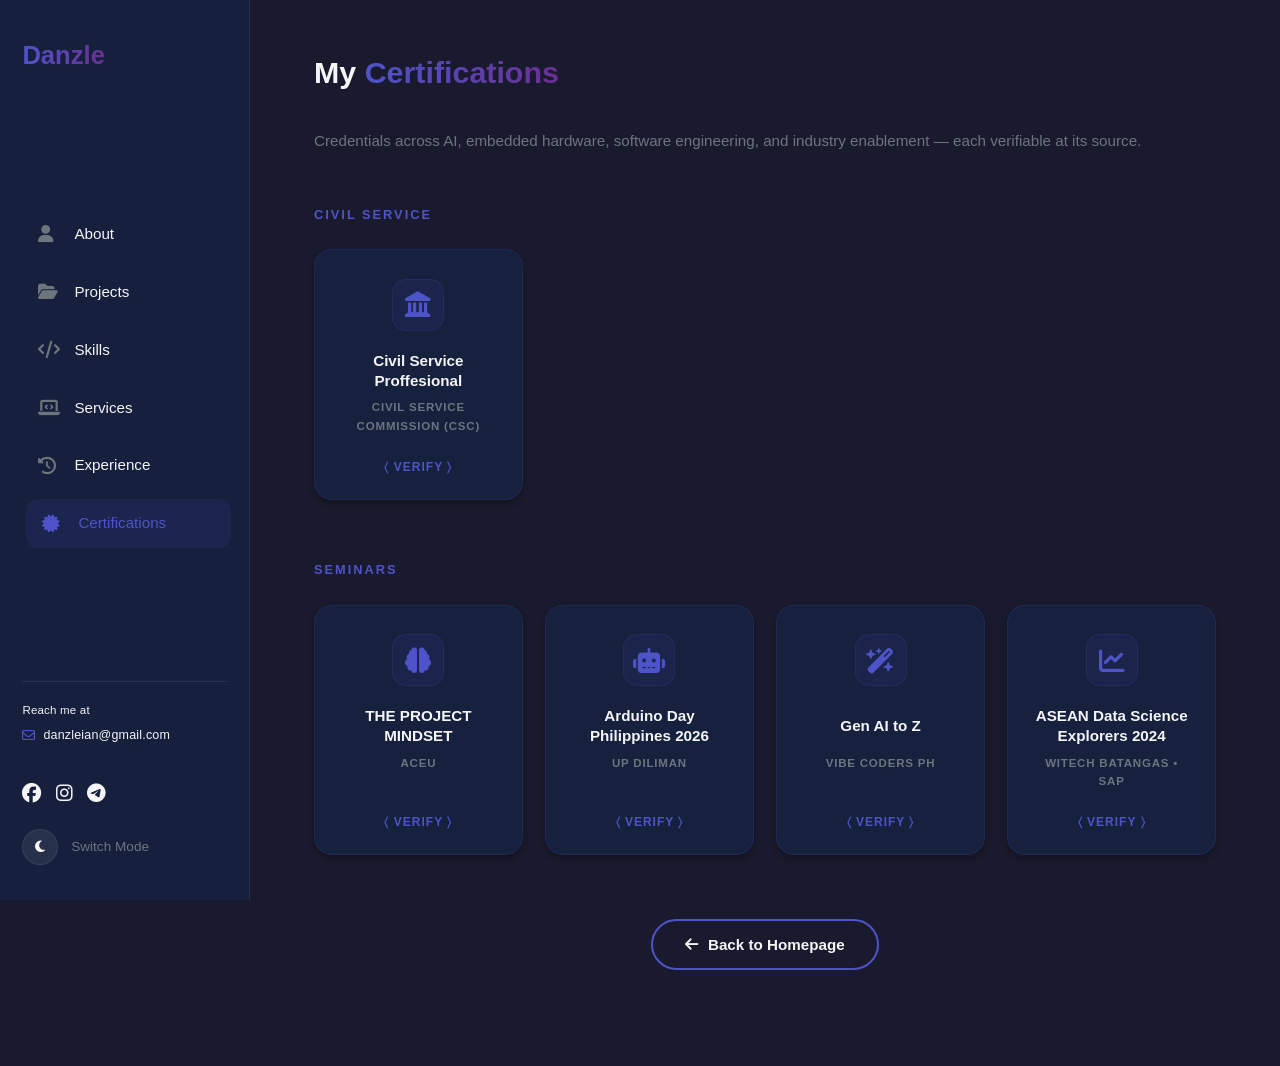
==== certification.html @ 913bbced "adjusted icons" ====
<!DOCTYPE html>
<html lang="en" data-theme="dark">
<head>
    <meta charset="UTF-8">
    <meta name="viewport" content="width=device-width, initial-scale=1.0">
    <title>Certifications | Danzle Ian B. Vale Cruz</title>
    <link rel="stylesheet" href="styles.css">
    <link rel="stylesheet" href="https://cdnjs.cloudflare.com/ajax/libs/font-awesome/6.4.0/css/all.min.css">
</head>

<body>
    <!-- Mobile Header Bar -->
    <div class="mobile-top-bar">
        <a href="index.html" class="logo">Danzle</a>
        <div class="mobile-actions">
            <button class="theme" id="themetoggle-mobile" aria-label="Toggle theme">
                <i class="fas fa-moon"></i>
            </button>
            <div class="hamburger" id="hamburger" aria-label="Toggle navigation">
                <i class="fas fa-bars"></i>
            </div>
        </div>
    </div>

    <div class="app-layout">
        <!-- Left Sidebar Panel -->
        <aside class="sidebar-panel" id="sidebar">
            <div class="sidebar-top">
                <a href="index.html" class="logo">Danzle</a>
            </div>

            <nav class="sidebar-nav">
                <a href="index.html#about" class="sidebar-link">
                    <i class="fas fa-user"></i>
                    <span>About</span>
                </a>
                <a href="projects.html" class="sidebar-link">
                    <i class="fas fa-folder-open"></i>
                    <span>Projects</span>
                </a>
                <a href="index.html#skills" class="sidebar-link">
                    <i class="fas fa-code"></i>
                    <span>Skills</span>
                </a>
                <a href="index.html#services" class="sidebar-link">
                    <i class="fas fa-laptop-code"></i>
                    <span>Services</span>
                </a>
                <a href="experience.html" class="sidebar-link">
                    <i class="fas fa-history"></i>
                    <span>Experience</span>
                </a>
                <a href="certification.html" class="sidebar-link active">
                    <i class="fas fa-certificate"></i>
                    <span>Certifications</span>
                </a>
            </nav>

            <div class="sidebar-bottom">
                <div class="sidebar-contact-block">
                    <p class="contact-subtext">Reach me at</p>
                    <button type="button" class="sidebar-email-btn" id="copy-email-btn" data-email="danzleian@gmail.com" title="Click to copy email">
                        <i class="far fa-envelope"></i>
                        <span class="email-text">danzleian@gmail.com</span>
                        <span class="copy-badge" id="copy-badge">Copied!</span>
                    </button>
                </div>

                <div class="sidebar-socials">
                    <a href="https://www.facebook.com/danzle.ian" target="_blank" rel="noopener noreferrer" aria-label="Facebook"><i class="fab fa-facebook"></i></a>
                    <a href="https://www.instagram.com/danzleian/" target="_blank" rel="noopener noreferrer" aria-label="Instagram"><i class="fab fa-instagram"></i></a>
                    <a href="https://t.me/SHIR0l" target="_blank" rel="noopener noreferrer" aria-label="Telegram"><i class="fab fa-telegram"></i></a>
                </div>
    
                <div class="sidebar-theme-toggle">
                    <button class="theme" id="themetoggle" aria-label="Toggle theme">
                        <i class="fas fa-moon"></i>
                    </button>
                    <span class="theme-label">Switch Mode</span>
                </div>
            </div>
        </aside>

        <!-- Main Content Area -->
        <main class="main-content">
            <section style="margin-bottom: 4rem;">
                <h2 class="section-title animate-slide-up">
                    My <span>Certifications</span>
                </h2>
                <p style="color: var(--gray); font-size: 0.95rem; margin-bottom: 3rem;" class="animate-slide-up delay-1">
                    Credentials across AI, embedded hardware, software engineering, and industry enablement — each verifiable at its source.
                </p>

                <!-- Civil Service -->
                <div class="cert-category-block animate-slide-up delay-3">
                    <div class="cert-category-label">Civil Service</div>
                    <div class="certs-badge-grid">
                        <a href="Certificate/CSE.jpg" target="_blank" rel="noopener noreferrer" class="cert-badge-card">
                            <div class="cert-badge-icon">
                                <i class="fas fa-landmark"></i>
                            </div>
                            <div class="cert-badge-title">Civil Service Proffesional</div>
                            <div class="cert-badge-issuer">Civil Service Commission (CSC)</div>
                            <div class="cert-badge-verify">&#9001; VERIFY &#9002;</div>
                        </a>
                    </div>
                </div>

                <!-- Seminars -->
                <div class="cert-category-block animate-slide-up delay-2">
                    <div class="cert-category-label">Seminars</div>
                    <div class="certs-badge-grid">      
                        <!-- Cert 1 -->
                        <a href="Certificate/ACEU.png" target="_blank" rel="noopener noreferrer" class="cert-badge-card">
                            <div class="cert-badge-icon">
                                <i class="fas fa-brain"></i>
                            </div>
                            <div class="cert-badge-title">THE PROJECT MINDSET</div>
                            <div class="cert-badge-issuer">ACEU</div>
                            <div class="cert-badge-verify">&#9001; VERIFY &#9002;</div>
                        </a>
                        <!-- Cert 2 -->
                        <a href="Certificate/ArduinoDay.png" target="_blank" rel="noopener noreferrer" class="cert-badge-card">
                            <div class="cert-badge-icon">
                                <i class="fas fa-robot"></i>
                            </div>
                            <div class="cert-badge-title">Arduino Day Philippines 2026</div>
                            <div class="cert-badge-issuer">UP Diliman</div>
                            <div class="cert-badge-verify">&#9001; VERIFY &#9002;</div>
                        </a>
                        <!-- Cert 3 -->
                        <a href="https://www.vibecoders.ph/cert/GAI2Z26-3023" target="_blank" rel="noopener noreferrer" class="cert-badge-card">
                            <div class="cert-badge-icon">
                                <i class="fas fa-wand-magic-sparkles"></i>
                            </div>
                            <div class="cert-badge-title">Gen AI to Z</div>
                            <div class="cert-badge-issuer">VIBE CODERS PH</div>
                            <div class="cert-badge-verify">&#9001; VERIFY &#9002;</div>
                        </a>
                        <!-- Cert 4 -->
                        <a href="Certificate/DICT.pdf" target="_blank" rel="noopener noreferrer" class="cert-badge-card">
                            <div class="cert-badge-icon">
                                <i class="fas fa-chart-line"></i>
                            </div>
                            <div class="cert-badge-title">ASEAN Data Science Explorers 2024</div>
                            <div class="cert-badge-issuer">WiTech Batangas • SAP</div>
                            <div class="cert-badge-verify">&#9001; VERIFY &#9002;</div>
                        </a>
                    </div>
                </div>

                <!-- Back to Homepage -->
                <div class="all-projects-container animate-slide-up delay-4" style="margin-top: 4rem; text-align: center;">
                    <a href="index.html" class="btn-all-projects">
                        <i class="fas fa-arrow-left"></i>
                        <span>Back to Homepage</span>
                    </a>
                </div>
            </section>
        </main>
    </div>

    <script src="script.js"></script>
</body>
</html>
---- styles.css ----
:root {
    --primary: #4e54c8;
    --secondary: #6a3093;
    --dark: #1a1a2e;
    --light: #f5f5f7;
    --gray: #6c757d;
    --transition: all 0.3s ease;
}

[data-theme="light"] {
    --bg: var(--light);
    --text: var(--dark);
    --card-bg: #ffffff;
    --shadow: 0 4px 6px rgba(0, 0, 0, 0.08);
    --sidebar-bg: rgba(255, 255, 255, 0.92);
    --sidebar-border: rgba(0, 0, 0, 0.08);
    --preview-bg: radial-gradient(circle at center, #e0e7ff 0%, #ede9fe 100%);
    --preview-badge-bg: rgba(255, 255, 255, 0.85);
    --preview-badge-text: #1e293b;
    --preview-badge-border: rgba(0, 0, 0, 0.1);
}

[data-theme="dark"] {
    --bg: var(--dark);
    --text: var(--light);
    --card-bg: #16213e;
    --shadow: 0 4px 6px rgba(0, 0, 0, 0.3);
    --sidebar-bg: rgba(22, 33, 62, 0.92);
    --sidebar-border: rgba(255, 255, 255, 0.08);
    --preview-bg: radial-gradient(circle at center, #1b3a6b 0%, #0d1b2e 100%);
    --preview-badge-bg: rgba(15, 23, 42, 0.85);
    --preview-badge-text: #e2e8f0;
    --preview-badge-border: rgba(255, 255, 255, 0.15);
}

* {
    margin: 0;
    padding: 0;
    box-sizing: border-box;
}

html, body {
    overflow-x: hidden;
    width: 100%;
}

html {
    scroll-behavior: smooth;
    scroll-padding-top: 2rem;
}

body {
    font-family: 'Poppins', sans-serif;
    background: var(--bg);
    color: var(--text);
    transition: var(--transition);
    line-height: 1.6;
    position: relative;
    z-index: 1;
}

/* ============================================
   App Layout
   ============================================ */
.app-layout {
    display: flex;
    min-height: 100vh;
    width: 100%;
}

/* ============================================
   Side Bar Panel
   ============================================ */
.sidebar-panel {
    position: fixed;
    top: 0;
    left: 0;
    width: 250px;
    height: 100vh;
    background: var(--sidebar-bg);
    border-right: 1px solid var(--sidebar-border);
    backdrop-filter: blur(16px);
    -webkit-backdrop-filter: blur(16px);
    padding: 2.2rem 1.4rem;
    display: flex;
    flex-direction: column;
    justify-content: space-between;
    z-index: 1000;
}

.logo {
    font-size: 1.6rem;
    font-weight: 800;
    text-decoration: none;
    background: linear-gradient(to right, var(--primary), var(--secondary));
    -webkit-background-clip: text;
    background-clip: text;
    color: transparent;
    -webkit-text-fill-color: transparent;
}

.sidebar-nav {
    display: flex;
    flex-direction: column;
    gap: 0.6rem;
    margin: 2.5rem 0;
}

.sidebar-link {
    display: flex;
    align-items: center;
    gap: 1rem;
    padding: 0.75rem 1rem;
    border-radius: 12px;
    text-decoration: none;
    color: var(--text);
    font-size: 0.95rem;
    font-weight: 500;
    transition: var(--transition);
}

.sidebar-link i {
    font-size: 1.1rem;
    width: 20px;
    color: var(--gray);
    transition: var(--transition);
}

.sidebar-link:hover,
.sidebar-link.active {
    background: rgba(78, 84, 200, 0.12);
    color: var(--primary);
    transform: translateX(4px);
}

.sidebar-link:hover i,
.sidebar-link.active i {
    color: var(--primary);
}

.sidebar-bottom {
    display: flex;
    flex-direction: column;
    gap: 1.2rem;
    border-top: 1px solid var(--sidebar-border);
    padding-top: 1.2rem;
}

/* Sidebar Email Contact Block */
.sidebar-contact-block {
    display: flex;
    flex-direction: column;
    gap: 0.35rem;
    margin-bottom: 0.8rem;
}

.contact-subtext {
    font-size: 0.72rem;
    color: var(--text);
    line-height: 1.4;
    margin: 0;
    letter-spacing: 0.2px;
}

/* Styled button with zero default browser link styling */
.sidebar-email-btn {
    position: relative;
    display: inline-flex;
    align-items: center;
    gap: 0.5rem;
    background: transparent;
    border: none;
    outline: none;
    padding: 0.3rem 0;
    cursor: pointer;
    font-family: inherit;
    text-align: left;
    text-decoration: none !important;
    transition: var(--transition);
    width: fit-content;
}

.sidebar-email-btn .email-text {
    font-size: 0.78rem;
    font-weight: 500;
    color: var(--text) !important;
    text-decoration: none !important;
    letter-spacing: 0.2px;
    transition: color 0.2s ease;
}

.sidebar-email-btn i {
    font-size: 0.82rem;
    color: var(--primary) !important;
    transition: transform 0.2s ease;
}

/* Subtle hover state */
.sidebar-email-btn:hover .email-text {
    color: var(--primary) !important;
}

.sidebar-email-btn:hover i {
    transform: scale(1.1);
}

/* Prevent blue/red active focus flashes */
.sidebar-email-btn:active,
.sidebar-email-btn:focus {
    outline: none !important;
    color: var(--text) !important;
}

/* Floating "Copied!" confirmation badge */
.copy-badge {
    position: absolute;
    left: calc(100% + 8px);
    top: 50%;
    transform: translateY(-50%) scale(0.85);
    background: var(--primary);
    color: #ffffff;
    font-size: 0.65rem;
    font-weight: 600;
    padding: 0.2rem 0.5rem;
    border-radius: 6px;
    opacity: 0;
    pointer-events: none;
    transition: all 0.2s ease;
    white-space: nowrap;
    box-shadow: 0 4px 10px rgba(78, 84, 200, 0.35);
}

.copy-badge.visible {
    opacity: 1;
    transform: translateY(-50%) scale(1);
}

.sidebar-socials {
    display: flex;
    gap: 0.9rem;
}

.sidebar-socials a {
    color: var(--text);
    font-size: 1.2rem;
    transition: var(--transition);
    text-decoration: none;
}

.sidebar-socials a:hover {
    color: var(--primary);
    transform: translateY(-2px);
}

.sidebar-theme-toggle {
    display: flex;
    align-items: center;
    gap: 0.8rem;
}

.theme-label {
    font-size: 0.85rem;
    color: var(--gray);
    font-weight: 500;
}

.theme {
    background: rgba(255, 255, 255, 0.08) !important;
    border: 1px solid var(--sidebar-border) !important;
    cursor: pointer;
    width: 36px;
    height: 36px;
    border-radius: 50%;
    display: inline-flex;
    align-items: center;
    justify-content: center;
    color: var(--text);
    transition: var(--transition);
}

.theme:hover {
    color: var(--primary);
    transform: rotate(15deg);
}

/* ============================================
   Main Content Area
   ============================================ */
.main-content {
    margin-left: 250px;
    flex: 1;
    max-width: calc(100% - 250px);
    padding: 3rem 4rem 2rem;
}

.mobile-top-bar {
    display: none;
}

/* ============================================
   Compact Hero / About Format
   ============================================ */
.hero-card {
    background: var(--card-bg);
    border-radius: 24px;
    box-shadow: var(--shadow);
    padding: 2.5rem;
    display: flex;
    align-items: center;
    gap: 2.5rem;
    border: 1px solid rgba(78, 84, 200, 0.12);
    margin-bottom: 4rem;
}

.hero-image-wrapper {
    width: 170px;
    height: 210px;
    border-radius: 20px;
    overflow: hidden;
    flex-shrink: 0;
    box-shadow: var(--shadow);
    border: 3px solid var(--primary);
}

.hero-image-wrapper img {
    width: 100%;
    height: 100%;
    object-fit: cover;
    display: block;
}

.hero-text h1 {
    font-size: 2.1rem;
    margin-bottom: 0.8rem;
}

.hero-text h1 span {
    background: linear-gradient(to right, var(--primary), var(--secondary));
    -webkit-background-clip: text;
    background-clip: text;
    color: transparent;
    -webkit-text-fill-color: transparent;
}

.hero-text .description {
    color: var(--text);
    font-size: 0.95rem;
    line-height: 1.7;
    margin-bottom: 1.2rem;
}

.hero-actions {
    display: flex;
    gap: 0.8rem;
}

.hire-me {
    background: linear-gradient(to right, var(--primary), var(--secondary));
    color: white;
    text-decoration: none;
    padding: 0.65rem 1.6rem;
    border-radius: 30px;
    font-size: 0.9rem;
    font-weight: 600;
    transition: var(--transition);
    box-shadow: 0 4px 12px rgba(78, 84, 200, 0.3);
    display: inline-block;
    border: none;
}

.hire-me:hover {
    transform: translateY(-2px);
    box-shadow: 0 6px 16px rgba(78, 84, 200, 0.45);
}

/* ============================================
   Section Headers & Grids
   ============================================ */
.section-title {
    font-size: 1.9rem;
    margin-bottom: 2rem;
}

.section-title span {
    background: linear-gradient(to right, var(--primary), var(--secondary));
    -webkit-background-clip: text;
    background-clip: text;
    color: transparent;
    -webkit-text-fill-color: transparent;
}

.projects-section {
    margin-bottom: 4rem;
}

.projects-grid {
    display: grid;
    grid-template-columns: repeat(3, 1fr);
    gap: 1.8rem;
    margin-bottom: 2.5rem;
}

.project-card {
    background: var(--card-bg);
    border-radius: 20px;
    overflow: hidden;
    box-shadow: var(--shadow);
    border: 1px solid rgba(78, 84, 200, 0.15);
    display: flex;
    flex-direction: column;
    transition: var(--transition);
}

.project-card:hover {
    transform: translateY(-6px);
    box-shadow: 0 14px 28px rgba(78, 84, 200, 0.22);
    border-color: var(--primary);
}

.project-preview {
    position: relative;
    width: 100%;
    height: 180px;
    background: var(--preview-bg);
    display: flex;
    align-items: center;
    justify-content: center;
    padding: 1rem;
}

.project-preview img {
    max-width: 90%;
    max-height: 140px;
    object-fit: contain;
    border-radius: 8px;
}

.project-image-badge {
    position: absolute;
    top: 10px;
    right: 10px;
    background: var(--preview-badge-bg);
    backdrop-filter: blur(8px);
    -webkit-backdrop-filter: blur(8px);
    border: 1px solid var(--preview-badge-border);
    color: var(--preview-badge-text);
    font-size: 0.72rem;
    font-weight: 600;
    padding: 0.3rem 0.65rem;
    border-radius: 20px;
}

.project-details {
    padding: 1.5rem;
    display: flex;
    flex-direction: column;
    flex: 1;
    justify-content: space-between;
    gap: 1rem;
}

.project-header h3 {
    font-size: 1.3rem;
    margin-bottom: 0.5rem;
}

.project-tags {
    display: flex;
    flex-wrap: wrap;
    gap: 0.4rem;
}

.project-tags span {
    font-size: 0.72rem;
    font-weight: 600;
    padding: 0.2rem 0.6rem;
    border-radius: 10px;
    background: rgba(78, 84, 200, 0.12);
    color: var(--primary);
}

.project-desc {
    color: var(--gray);
    font-size: 0.9rem;
}

.btn-project {
    display: inline-flex;
    align-items: center;
    gap: 0.5rem;
    padding: 0.55rem 1.3rem;
    border-radius: 25px;
    font-size: 0.85rem;
    font-weight: 600;
    text-decoration: none;
    cursor: pointer;
    background: linear-gradient(to right, var(--primary), var(--secondary));
    color: #fff;
    box-shadow: 0 4px 12px rgba(78, 84, 200, 0.3);
    transition: var(--transition);
}

.btn-project:hover {
    transform: translateY(-2px);
}

.all-projects-container {
    text-align: center;
}

.btn-all-projects {
    display: inline-flex;
    align-items: center;
    gap: 0.6rem;
    padding: 0.7rem 2rem;
    border-radius: 40px;
    color: var(--text);
    border: 2px solid var(--primary);
    text-decoration: none;
    font-weight: 600;
    font-size: 0.95rem;
    transition: var(--transition);
}

.btn-all-projects:hover {
    background: linear-gradient(to right, var(--primary), var(--secondary));
    color: #fff;
}

/* ============================================
   Skills & Services
   ============================================ */
.skills-card {
    background: var(--card-bg);
    border-radius: 24px;
    box-shadow: var(--shadow);
    padding: 2.5rem;
    margin-bottom: 4rem;
}

.skills-details {
    display: flex;
    gap: 2.5rem;
    align-items: center;
}

.skills-bio {
    flex: 1;
}

.skills-bio p {
    margin: 1rem 0 1.5rem;
    color: var(--text);
}

.experience {
    display: flex;
    align-items: center;
    gap: 1rem;
}

.experience .num {
    font-size: 3.5rem;
    font-weight: 800;
    line-height: 1;
    color: var(--primary);
}

.experience .exp {
    font-size: 1rem;
    font-weight: 500;
    color: var(--text);
}

.boxes {
    flex: 1;
    display: grid;
    grid-template-columns: repeat(2, 1fr);
    gap: 1.2rem;
}

.boxes .box {
    background: var(--bg);
    padding: 1.3rem;
    border-radius: 12px;
    box-shadow: var(--shadow);
    border: 1px solid rgba(78, 84, 200, 0.1);
    font-weight: 600;
    text-align: center;
    transition: var(--transition);
}

.boxes .box:hover {
    transform: translateY(-4px);
}

.services-section {
    margin-bottom: 4rem;
}

.services-grid {
    display: grid;
    grid-template-columns: repeat(3, 1fr);
    gap: 1.5rem;
}

.services-grid .box {
    background: var(--card-bg);
    padding: 2.2rem 2rem;
    border-radius: 20px;
    box-shadow: var(--shadow);
    text-align: left; /* Aligns content to the left */
    transition: var(--transition);
    display: flex;
    flex-direction: column;
    align-items: flex-start; /* Keeps the icon aligned left */
}

.services-grid .icon {
    font-size: 2rem;
    color: var(--primary);
    margin-bottom: 1.2rem;
    text-align: center;
    width: 100%;
    transition: var(--transition);
}

.services-grid .box .topic {
    font-size: 1.15rem;
    font-weight: 700;
    margin-bottom: 0.6rem;
    color: var(--text);
    text-align: center;
    width: 100%;
}

.services-grid .box p {
    font-size: 0.92rem;
    line-height: 1.7;
    color: var(--gray);
    text-align: left;
    margin: 0;
}

.services-grid .box:hover {
    transform: translateY(-4px);
    background: var(--primary);
}

.services-grid .box:hover .topic,
.services-grid .box:hover p {
    color: #ffffff;
}

.services-grid .box:hover .icon {
    color: #ffffff;
}
/* ============================================
   Experience & Education Timeline (Centered Minimalist)
   ============================================ */

/* Center container in the viewport */
.experience-page-container {
    max-width: 740px;
    margin: 0 auto;
    padding-top: 1rem;
}

.experience-intro {
    font-size: 0.95rem;
    line-height: 1.7;
    color: var(--gray);
    margin-bottom: 2.5rem;
}

.tab-nav {
    display: flex;
    gap: 0.8rem;
    margin-bottom: 3.5rem;
}

.tab-btn {
    background: var(--card-bg);
    border: 1px solid rgba(78, 84, 200, 0.2);
    color: var(--text);
    padding: 0.5rem 1.4rem;
    border-radius: 30px;
    font-size: 0.88rem;
    font-weight: 600;
    cursor: pointer;
    display: inline-flex;
    align-items: center;
    gap: 0.6rem;
    transition: var(--transition);
}

.tab-btn:hover,
.tab-btn.active {
    background: linear-gradient(to right, var(--primary), var(--secondary));
    color: #ffffff;
    border-color: transparent;
    box-shadow: 0 4px 14px rgba(78, 84, 200, 0.35);
}

/* Timeline Layout */
.timeline-container {
    position: relative;
    width: 100%;
}

/* Vertical Spine connecting the badges */
.timeline-container::before {
    content: '';
    position: absolute;
    top: 25px;
    bottom: 25px;
    left: 23px; /* Centers with the 46px badge */
    width: 1px;
    background: rgba(255, 255, 255, 0.12);
    z-index: 1;
}

[data-theme="light"] .timeline-container::before {
    background: rgba(0, 0, 0, 0.12);
}

.timeline-item {
    position: relative;
    display: flex;
    align-items: flex-start;
    gap: 2.2rem;
    margin-bottom: 3.5rem;
}

/* Rounded square badge matching the reference photo */
.timeline-badge {
    position: relative;
    z-index: 2;
    width: 46px;
    height: 46px;
    flex-shrink: 0;
    border-radius: 12px;
    background: var(--bg);
    border: 1px solid rgba(255, 255, 255, 0.15);
    color: var(--text);
    display: flex;
    align-items: center;
    justify-content: center;
    font-size: 0.85rem;
    font-weight: 700;
    letter-spacing: 0.5px;
    transition: var(--transition);
}

[data-theme="light"] .timeline-badge {
    border-color: rgba(0, 0, 0, 0.15);
}

.timeline-item:hover .timeline-badge {
    border-color: var(--primary);
    color: var(--primary);
    transform: translateY(-2px);
}

/* Clean, borderless content wrapper matching reference */
.timeline-card {
    flex: 1;
    background: transparent;
    padding: 0;
    box-shadow: none;
    border: none;
}

.timeline-header h3 {
    font-size: 1.15rem;
    font-weight: 700;
    color: var(--text);
    margin-bottom: 0.25rem;
}

.timeline-meta {
    font-size: 0.82rem;
    color: var(--gray);
    margin-bottom: 0.8rem;
    display: flex;
    flex-wrap: wrap;
    align-items: center;
    gap: 0.5rem;
}

.timeline-meta .badge-status {
    color: var(--primary);
    font-weight: 600;
}

.timeline-role {
    font-size: 0.95rem;
    font-weight: 600;
    color: var(--text);
    margin-bottom: 0.25rem;
}

.timeline-dates {
    font-size: 0.75rem;
    letter-spacing: 0.8px;
    text-transform: uppercase;
    color: var(--gray);
    margin-bottom: 0.9rem;
    font-weight: 600;
}

.timeline-body {
    font-size: 0.88rem;
    line-height: 1.65;
    color: var(--text);
    opacity: 0.88;
    margin-bottom: 1.2rem;
}

.timeline-body ul {
    padding-left: 1.1rem;
}

.timeline-body li {
    margin-bottom: 0.4rem;
}

/* Pill tags like reference */
.timeline-skills {
    display: flex;
    flex-wrap: wrap;
    gap: 0.45rem;
}

.timeline-skills .skill-pill {
    font-size: 0.72rem;
    font-weight: 500;
    padding: 0.25rem 0.75rem;
    border-radius: 20px;
    background: transparent;
    color: var(--gray);
    border: 1px solid rgba(255, 255, 255, 0.14);
    transition: var(--transition);
}

[data-theme="light"] .timeline-skills .skill-pill {
    border-color: rgba(0, 0, 0, 0.15);
}

.timeline-skills .skill-pill:hover {
    border-color: var(--primary);
    color: var(--primary);
}

@media (max-width: 768px) {
    .timeline-container {
        padding-left: 0;
    }
    .timeline-container::before {
        left: 24px;
    }
    .timeline-badge {
        width: 44px;
        height: 44px;
        font-size: 0.85rem;
    }
    .timeline-item {
        gap: 1.2rem;
    }
    .timeline-card {
        padding: 1.5rem 1.2rem;
    }
    .experience-page-container {
        padding: 0;
    }
    .timeline-container::before {
        left: 19px;
    }
    .timeline-badge {
        width: 38px;
        height: 38px;
        font-size: 0.75rem;
        border-radius: 8px;
    }
    .timeline-item {
        gap: 1.2rem;
    }
}

/* ============================================
   Certifications Page & Filter Styling
   ============================================ */
.filter-nav {
    display: flex;
    align-items: center;
    flex-wrap: wrap;
    gap: 0.75rem;
    margin-bottom: 2.5rem;
}

.filter-btn {
    background: var(--card-bg);
    border: 1px solid rgba(78, 84, 200, 0.2);
    color: var(--text);
    padding: 0.5rem 1.4rem;
    border-radius: 30px;
    font-size: 0.85rem;
    font-weight: 600;
    cursor: pointer;
    transition: var(--transition);
}

.filter-btn:hover,
.filter-btn.active {
    background: linear-gradient(to right, var(--primary), var(--secondary));
    color: #ffffff;
    border-color: transparent;
    box-shadow: 0 4px 12px rgba(78, 84, 200, 0.35);
}

.cert-icon {
    font-size: 3.5rem;
    color: var(--primary);
    transition: transform 0.35s ease;
}

.project-card:hover .cert-icon {
    transform: scale(1.1);
}

/* ============================================
   Minimalist Certificate Badge Cards
   ============================================ */
.cert-category-block {
    margin-bottom: 3.5rem;
}

.cert-category-label {
    font-size: 0.8rem;
    font-weight: 700;
    letter-spacing: 2px;
    text-transform: uppercase;
    color: var(--primary);
    margin-bottom: 1.5rem;
    display: inline-block;
}

.certs-badge-grid {
    display: grid;
    grid-template-columns: repeat(4, 1fr);
    gap: 1.4rem;
}

.cert-badge-card {
    background: var(--card-bg);
    border: 1px solid rgba(78, 84, 200, 0.16);
    border-radius: 18px;
    padding: 1.8rem 1.4rem 1.4rem;
    display: flex;
    flex-direction: column;
    align-items: center;
    text-align: center;
    box-shadow: var(--shadow);
    transition: var(--transition);
    position: relative;
    text-decoration: none;
    color: var(--text);
}

.cert-badge-card:hover {
    transform: translateY(-5px);
    border-color: var(--primary);
    box-shadow: 0 10px 24px rgba(78, 84, 200, 0.22);
}

.cert-badge-icon {
    width: 52px;
    height: 52px;
    border-radius: 14px;
    background: rgba(78, 84, 200, 0.1);
    display: flex;
    align-items: center;
    justify-content: center;
    font-size: 1.6rem;
    color: var(--primary);
    margin-bottom: 1.2rem;
    border: 1px solid rgba(78, 84, 200, 0.15);
    transition: var(--transition);
}

.cert-badge-card:hover .cert-badge-icon {
    background: var(--primary);
    color: #ffffff;
    transform: scale(1.05);
}

.cert-badge-title {
    font-size: 0.95rem;
    font-weight: 700;
    line-height: 1.35;
    margin-bottom: 0.4rem;
    color: var(--text);
    min-height: 2.6rem; /* Keeps cards uniform in height */
    display: flex;
    align-items: center;
    justify-content: center;
}

.cert-badge-issuer {
    font-size: 0.72rem;
    font-weight: 600;
    text-transform: uppercase;
    letter-spacing: 0.8px;
    color: var(--gray);
    margin-bottom: 1.4rem;
}

.cert-badge-verify {
    margin-top: auto;
    font-size: 0.75rem;
    font-weight: 600;
    color: var(--primary);
    letter-spacing: 1px;
    display: inline-flex;
    align-items: center;
    gap: 0.35rem;
    transition: var(--transition);
}

.cert-badge-card:hover .cert-badge-verify {
    letter-spacing: 1.5px;
}

@media (max-width: 1024px) {
    .certs-badge-grid {
        grid-template-columns: repeat(2, 1fr);
    }
}

@media (max-width: 600px) {
    .certs-badge-grid {
        grid-template-columns: 1fr;
    }
}


/* ============================================
   Animations
   ============================================ */
@keyframes fadeIn {
    from { opacity: 0; }
    to { opacity: 1; }
}

@keyframes slideInLeft {
    from { 
        opacity: 0;
        transform: translateX(-40px);
    }
    to { 
        opacity: 1;
        transform: translateX(0);
    }
}

@keyframes slideInRight {
    from { 
        opacity: 0;
        transform: translateX(40px);
    }
    to { 
        opacity: 1;
        transform: translateX(0);
    }
}

@keyframes slideInUp {
    from { 
        opacity: 0;
        transform: translateY(30px);
    }
    to { 
        opacity: 1;
        transform: translateY(0);
    }
}

.animate-fade {
    opacity: 0;
    animation: fadeIn 0.8s ease-out forwards;
}

.animate-slide-left {
    opacity: 0;
    animation: slideInLeft 0.8s ease-out forwards;
}

.animate-slide-right {
    opacity: 0;
    animation: slideInRight 0.8s ease-out forwards;
}

.animate-slide-up {
    opacity: 0;
    animation: slideInUp 0.8s ease-out forwards;
}

.delay-1 { animation-delay: 0.15s; }
.delay-2 { animation-delay: 0.3s; }
.delay-3 { animation-delay: 0.45s; }
.delay-4 { animation-delay: 0.6s; }

.skills-details .box {
    opacity: 0;
    transform: translateY(30px);
    transition: opacity 0.8s cubic-bezier(0.2, 0.8, 0.2, 1), transform 0.8s cubic-bezier(0.2, 0.8, 0.2, 1);
}

.skills-details .box.show {
    opacity: 1;
    transform: translateY(0);
}

/* ============================================
   Responsive Media Queries
   ============================================ */
@media (max-width: 1024px) {
    .projects-grid, .services-grid {
        grid-template-columns: repeat(2, 1fr);
    }
}

@media (max-width: 768px) {
    .sidebar-panel {
        transform: translateX(-100%);
        transition: transform 0.3s ease;
    }

    .sidebar-panel.active {
        transform: translateX(0);
    }

    .mobile-top-bar {
        display: flex;
        justify-content: space-between;
        align-items: center;
        padding: 1rem 1.5rem;
        background: var(--sidebar-bg);
        border-bottom: 1px solid var(--sidebar-border);
        position: fixed;
        top: 0;
        left: 0;
        width: 100%;
        z-index: 999;
    }

    .mobile-actions {
        display: flex;
        align-items: center;
        gap: 1rem;
    }

    .hamburger {
        font-size: 1.3rem;
        cursor: pointer;
        color: var(--text);
    }

    .main-content {
        margin-left: 0;
        max-width: 100%;
        padding: 5.5rem 1.5rem 2rem;
    }

    .hero-card, .skills-details {
        flex-direction: column;
        text-align: center;
    }

    .hero-card .description {
        text-align: left;
    }

    .hero-actions {
        justify-content: center;
    }

    .hero-image-wrapper {
        margin: 0 auto;
    }

    .skills-bio p {
        text-align: left;
    }

    .skills-bio .experience {
        justify-content: center;
    }

    .projects-grid, .services-grid {
        grid-template-columns: 1fr;
    }
}
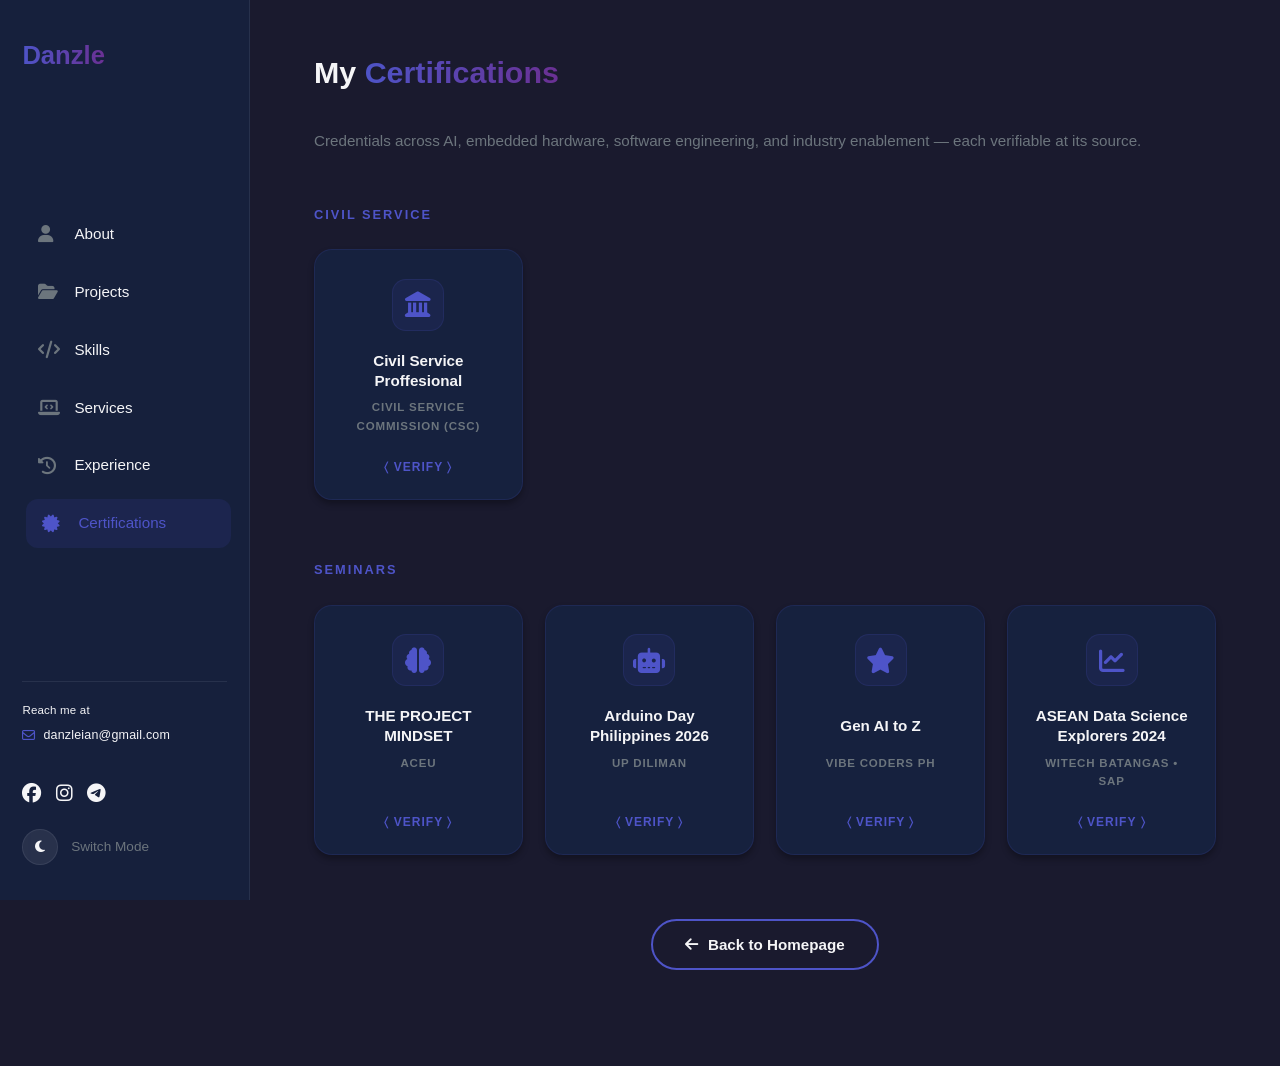
==== commit 64b779a8: "fixed icons" ====
--- a/certification.html
+++ b/certification.html
@@ -131,7 +131,7 @@
                         <!-- Cert 3 -->
                         <a href="https://www.vibecoders.ph/cert/GAI2Z26-3023" target="_blank" rel="noopener noreferrer" class="cert-badge-card">
                             <div class="cert-badge-icon">
-                                <i class="fas fa-wand-magic-sparkles"></i>
+                                <i class="fas fa-star"></i>
                             </div>
                             <div class="cert-badge-title">Gen AI to Z</div>
                             <div class="cert-badge-issuer">VIBE CODERS PH</div>
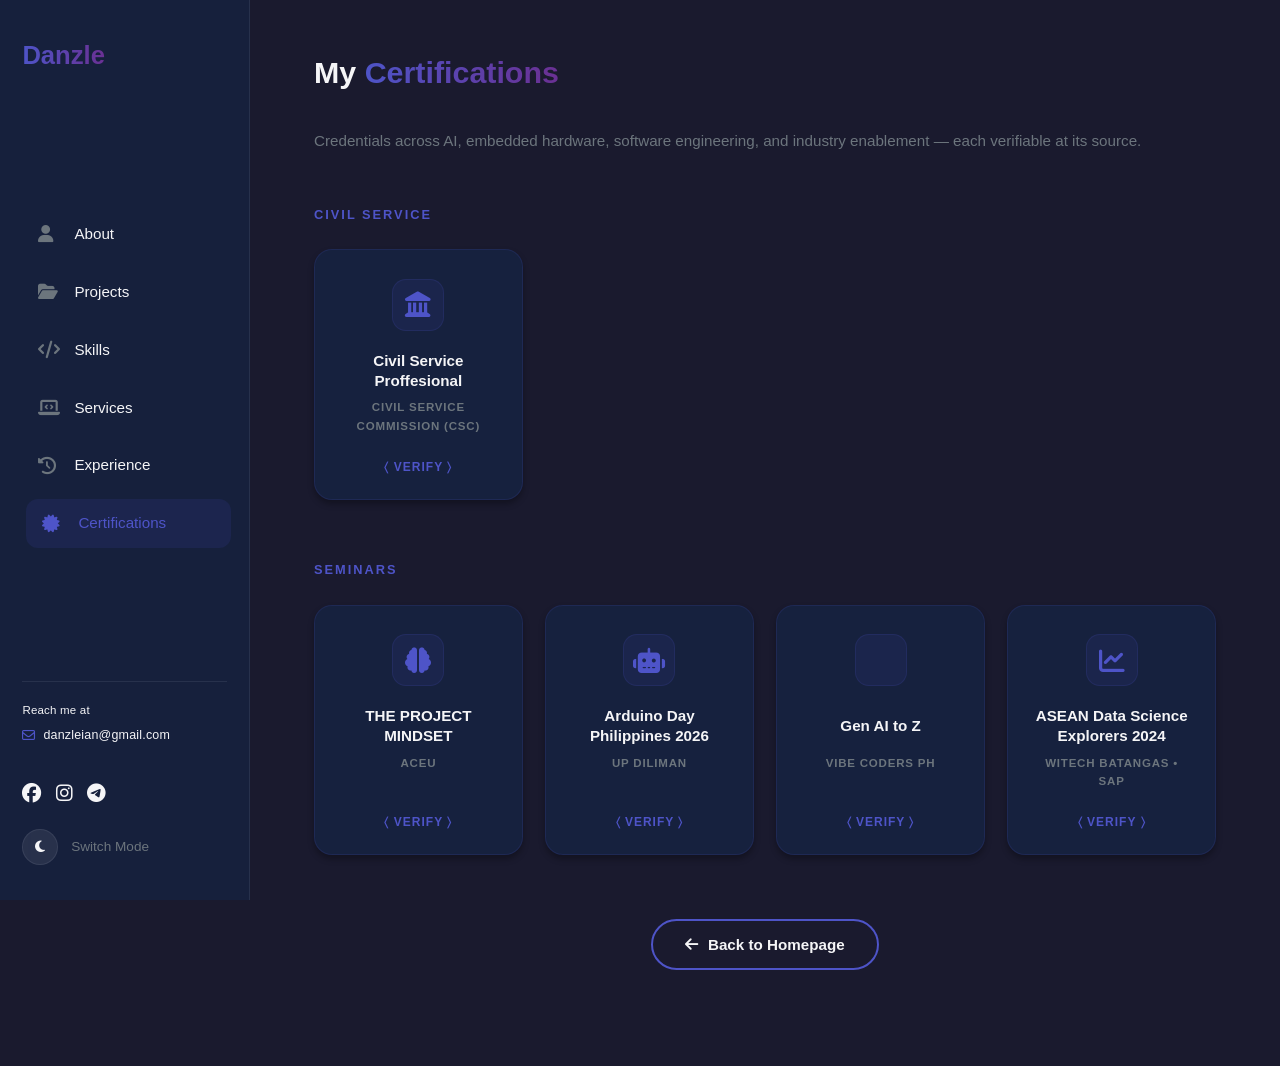
==== commit 28abf129: "fixed icon" ====
--- a/certification.html
+++ b/certification.html
@@ -131,7 +131,7 @@
                         <!-- Cert 3 -->
                         <a href="https://www.vibecoders.ph/cert/GAI2Z26-3023" target="_blank" rel="noopener noreferrer" class="cert-badge-card">
                             <div class="cert-badge-icon">
-                                <i class="fas fa-star"></i>
+                                <i class="fas fa-sparkle"></i>
                             </div>
                             <div class="cert-badge-title">Gen AI to Z</div>
                             <div class="cert-badge-issuer">VIBE CODERS PH</div>
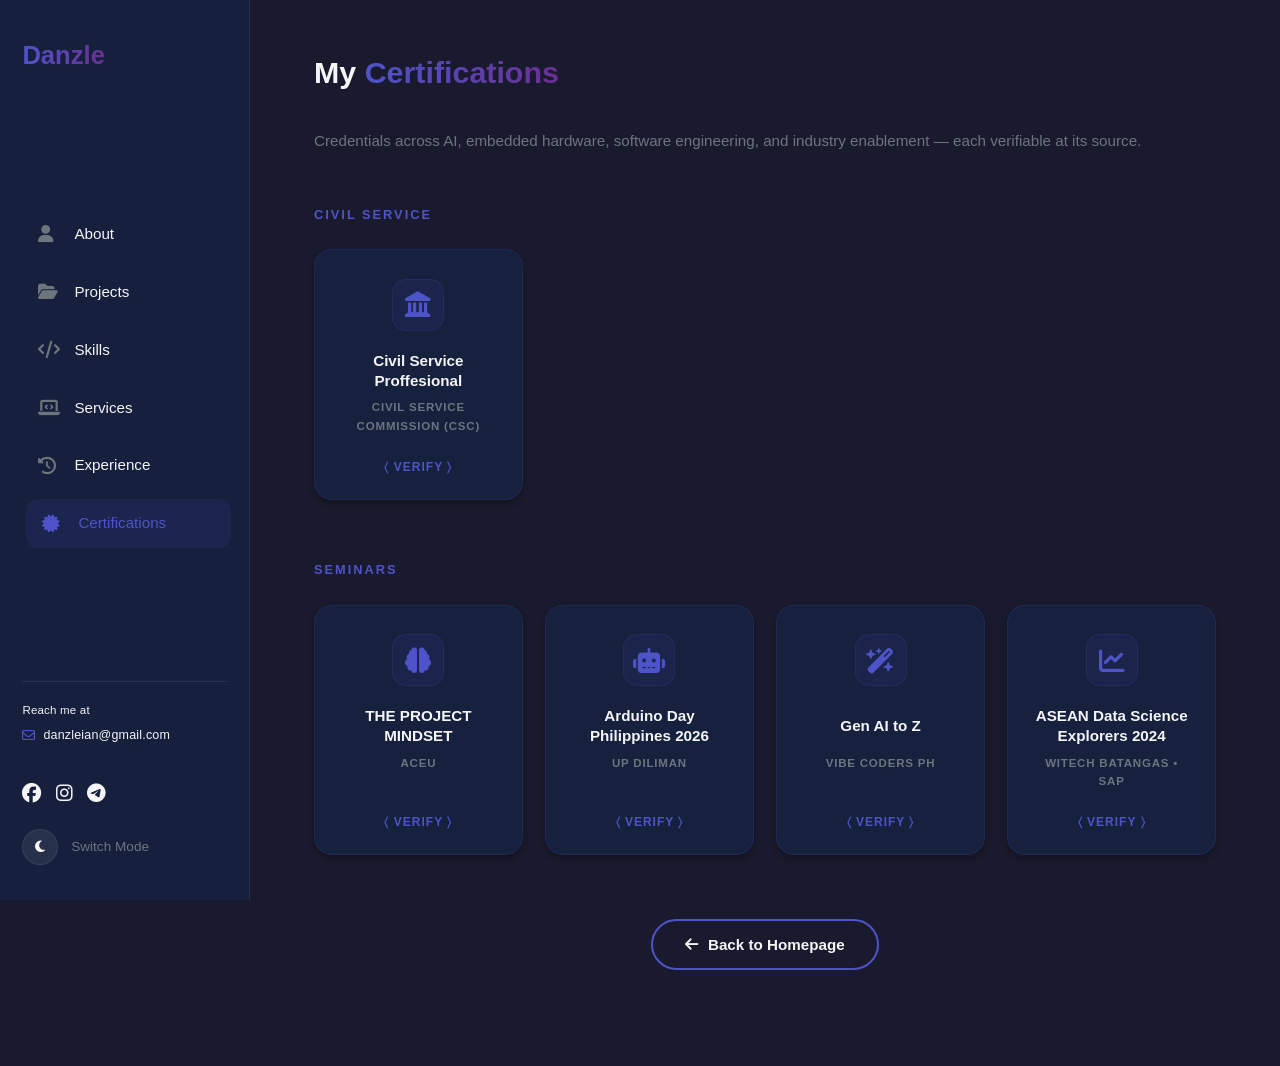
==== commit 8f8b1445: "fixed icons" ====
--- a/certification.html
+++ b/certification.html
@@ -131,7 +131,7 @@
                         <!-- Cert 3 -->
                         <a href="https://www.vibecoders.ph/cert/GAI2Z26-3023" target="_blank" rel="noopener noreferrer" class="cert-badge-card">
                             <div class="cert-badge-icon">
-                                <i class="fas fa-sparkle"></i>
+                                <i class="fas fa-wand-magic-sparkles"></i>
                             </div>
                             <div class="cert-badge-title">Gen AI to Z</div>
                             <div class="cert-badge-issuer">VIBE CODERS PH</div>
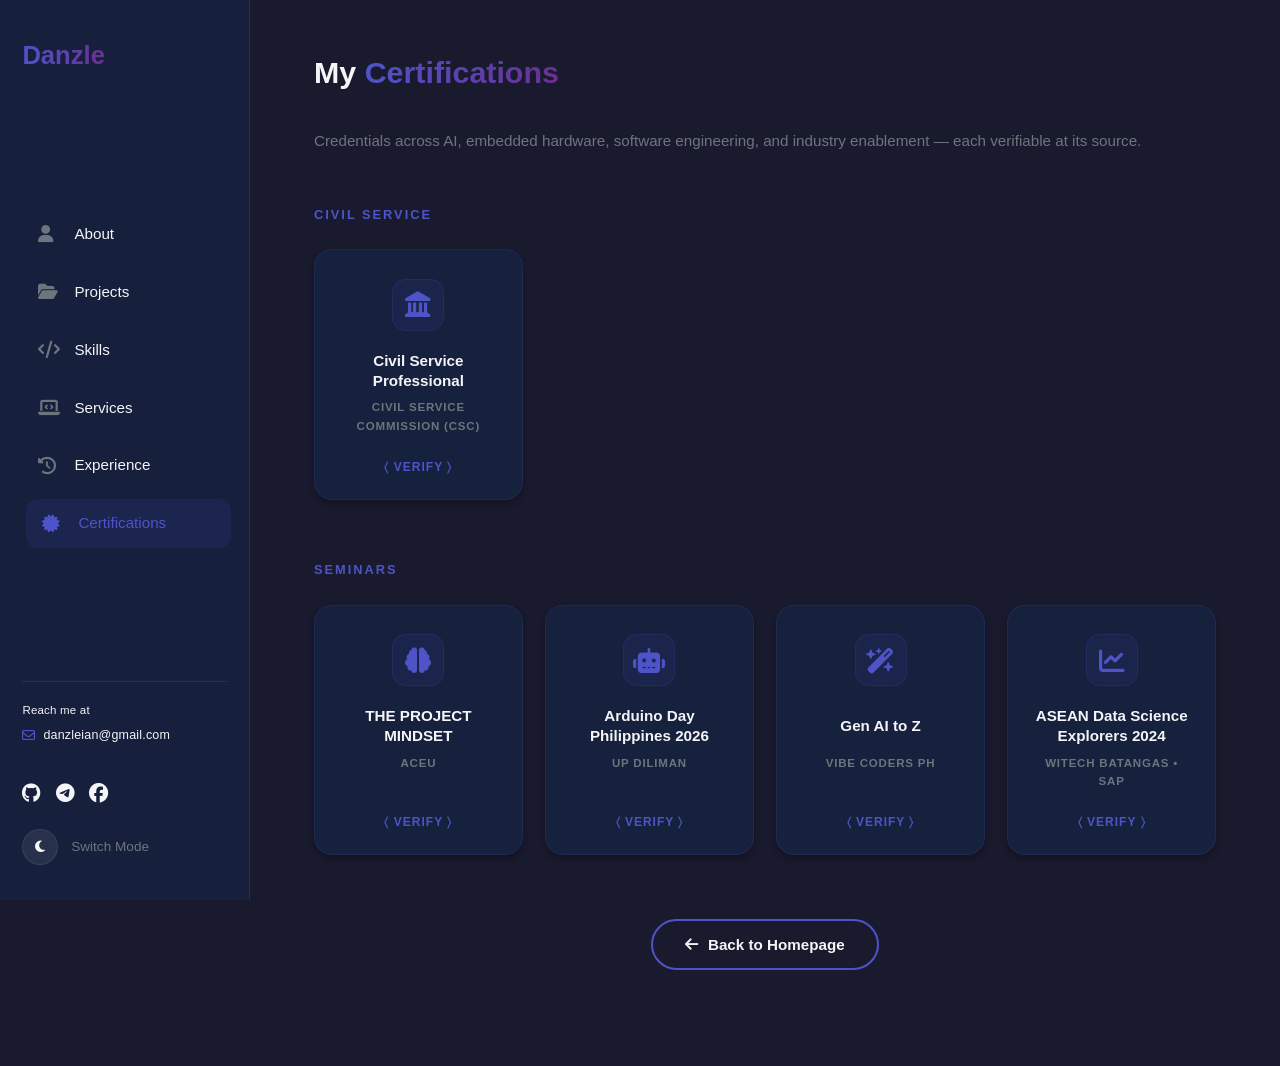
==== commit c1935db4: "adjusted sidebar to include github link and also remade skills section and added appropriate css cha" ====
--- a/certification.html
+++ b/certification.html
@@ -67,9 +67,9 @@
                 </div>
 
                 <div class="sidebar-socials">
+                    <a href="https://github.com/DANZLEIAN" target="_blank" rel="noopener noreferrer" aria-label="GitHub"><i class="fab fa-github"></i></a>
+                    <a href="https://t.me/SHIR0l" target="_blank" rel="noopener noreferrer" aria-label="Telegram"><i class="fab fa-telegram"></i></a>
                     <a href="https://www.facebook.com/danzle.ian" target="_blank" rel="noopener noreferrer" aria-label="Facebook"><i class="fab fa-facebook"></i></a>
-                    <a href="https://www.instagram.com/danzleian/" target="_blank" rel="noopener noreferrer" aria-label="Instagram"><i class="fab fa-instagram"></i></a>
-                    <a href="https://t.me/SHIR0l" target="_blank" rel="noopener noreferrer" aria-label="Telegram"><i class="fab fa-telegram"></i></a>
                 </div>
     
                 <div class="sidebar-theme-toggle">
@@ -99,7 +99,7 @@
                             <div class="cert-badge-icon">
                                 <i class="fas fa-landmark"></i>
                             </div>
-                            <div class="cert-badge-title">Civil Service Proffesional</div>
+                            <div class="cert-badge-title">Civil Service Professional</div>
                             <div class="cert-badge-issuer">Civil Service Commission (CSC)</div>
                             <div class="cert-badge-verify">&#9001; VERIFY &#9002;</div>
                         </a>
--- a/styles.css
+++ b/styles.css
@@ -655,6 +655,80 @@
 .services-grid .box:hover .icon {
     color: #ffffff;
 }
+
+/* ============================================
+   Categorized Skills Grid
+   ============================================ */
+.skills-categorized-grid {
+    display: grid;
+    grid-template-columns: repeat(3, 1fr);
+    gap: 1.5rem;
+    margin-top: 1.5rem;
+}
+
+.skill-category-box {
+    background: var(--bg);
+    border: 1px solid rgba(78, 84, 200, 0.15);
+    border-radius: 18px;
+    padding: 1.8rem 1.5rem;
+    box-shadow: var(--shadow);
+    transition: var(--transition);
+    display: flex;
+    flex-direction: column;
+    gap: 1.2rem;
+}
+
+.skill-category-box:hover {
+    transform: translateY(-4px);
+    border-color: var(--primary);
+}
+
+.category-header {
+    display: flex;
+    align-items: center;
+    gap: 0.8rem;
+}
+
+.category-header i {
+    font-size: 1.4rem;
+    color: var(--primary);
+}
+
+.category-header h3 {
+    font-size: 1.05rem;
+    font-weight: 700;
+    color: var(--text);
+}
+
+.skill-tag-list {
+    display: flex;
+    flex-wrap: wrap;
+    gap: 0.5rem;
+}
+
+.skill-tag-list span {
+    font-size: 0.78rem;
+    font-weight: 600;
+    padding: 0.35rem 0.8rem;
+    border-radius: 20px;
+    background: rgba(78, 84, 200, 0.12);
+    color: var(--text);
+    border: 1px solid rgba(78, 84, 200, 0.18);
+    transition: var(--transition);
+}
+
+.skill-tag-list span:hover {
+    background: var(--primary);
+    color: #ffffff;
+    border-color: var(--primary);
+}
+
+@media (max-width: 900px) {
+    .skills-categorized-grid {
+        grid-template-columns: 1fr;
+    }
+}
+
 /* ============================================
    Experience & Education Timeline (Centered Minimalist)
    ============================================ */
@@ -1200,4 +1274,5 @@
     .projects-grid, .services-grid {
         grid-template-columns: 1fr;
     }
-}+}
+
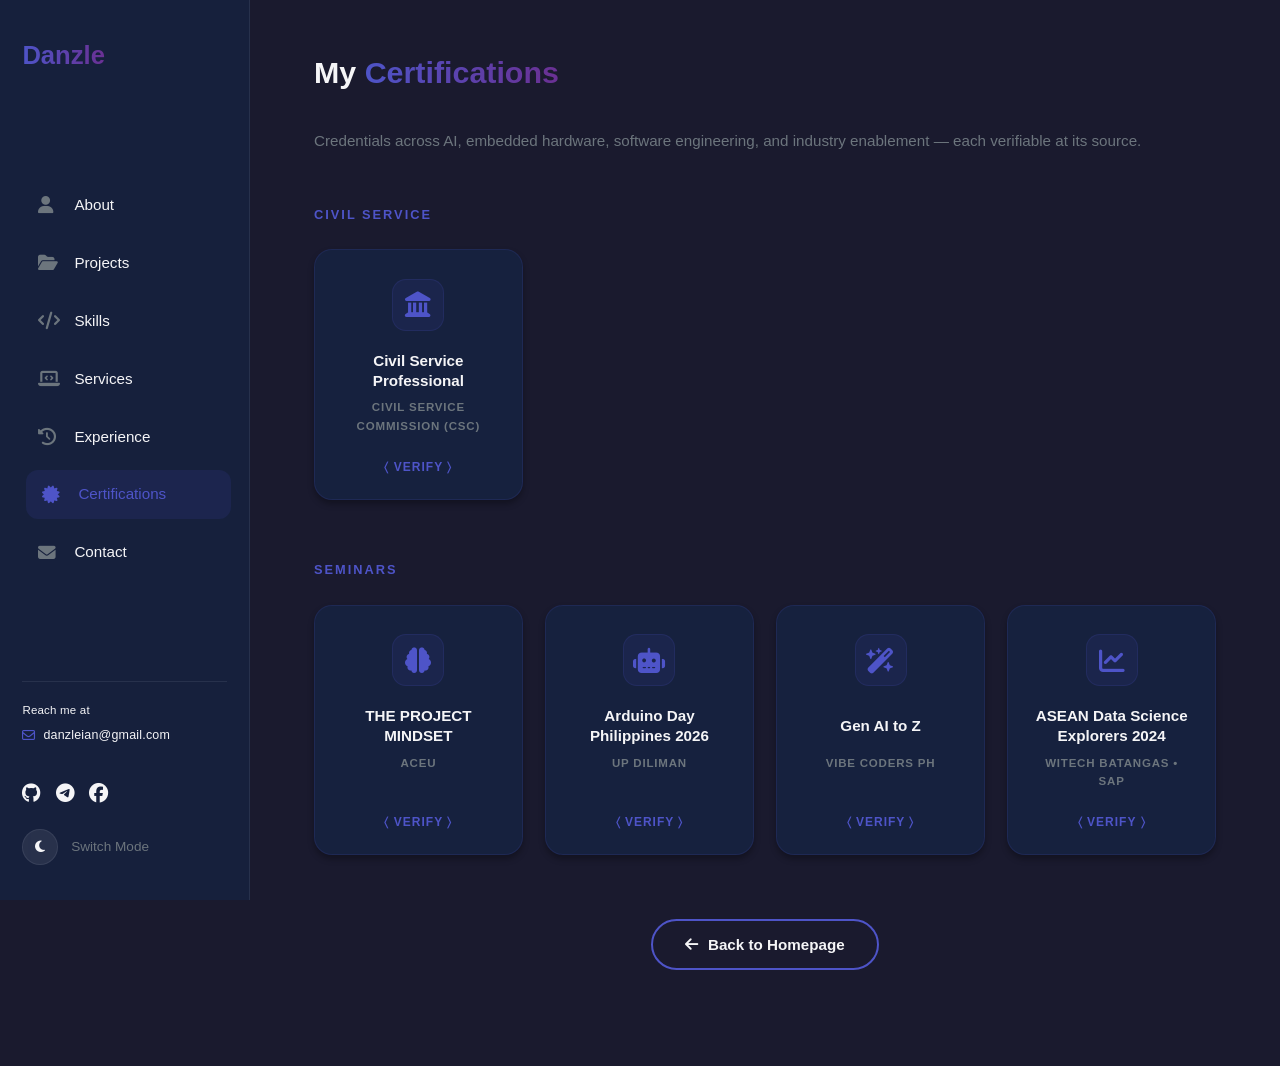
==== commit b1d3fcb4: "added contact section" ====
--- a/certification.html
+++ b/certification.html
@@ -53,6 +53,10 @@
                 <a href="certification.html" class="sidebar-link active">
                     <i class="fas fa-certificate"></i>
                     <span>Certifications</span>
+                </a>
+                <a href="index.html#contact" class="sidebar-link">
+                    <i class="fas fa-envelope"></i>
+                    <span>Contact</span>
                 </a>
             </nav>
 
--- a/styles.css
+++ b/styles.css
@@ -374,6 +374,158 @@
 }
 
 /* ============================================
+   Document Preview Modal (Resume & CV)
+   ============================================ */
+.doc-modal-overlay {
+    position: fixed;
+    top: 0;
+    left: 0;
+    width: 100vw;
+    height: 100vh;
+    background: rgba(10, 12, 24, 0.78);
+    backdrop-filter: blur(10px);
+    -webkit-backdrop-filter: blur(10px);
+    z-index: 2000;
+    display: flex;
+    align-items: center;
+    justify-content: center;
+    padding: 1.5rem;
+    opacity: 0;
+    pointer-events: none;
+    transition: opacity 0.3s cubic-bezier(0.16, 1, 0.3, 1);
+}
+
+.doc-modal-overlay.active {
+    opacity: 1;
+    pointer-events: auto;
+}
+
+.doc-modal-window {
+    background: var(--card-bg);
+    border: 1px solid rgba(78, 84, 200, 0.25);
+    border-radius: 20px;
+    width: 100%;
+    max-width: 900px;
+    height: 88vh;
+    max-height: 900px;
+    box-shadow: 0 24px 50px rgba(0, 0, 0, 0.45);
+    display: flex;
+    flex-direction: column;
+    overflow: hidden;
+    transform: scale(0.95) translateY(15px);
+    transition: transform 0.3s cubic-bezier(0.16, 1, 0.3, 1);
+}
+
+.doc-modal-overlay.active .doc-modal-window {
+    transform: scale(1) translateY(0);
+}
+
+.doc-modal-header {
+    display: flex;
+    align-items: center;
+    justify-content: space-between;
+    padding: 1rem 1.4rem;
+    background: var(--sidebar-bg);
+    border-bottom: 1px solid var(--sidebar-border);
+}
+
+.doc-modal-title-group {
+    display: flex;
+    align-items: center;
+    gap: 0.75rem;
+    color: var(--text);
+}
+
+.doc-modal-title-group i {
+    font-size: 1.25rem;
+    color: var(--primary);
+}
+
+.doc-modal-title-group h3 {
+    font-size: 1.05rem;
+    font-weight: 700;
+    margin: 0;
+}
+
+.doc-modal-actions {
+    display: flex;
+    align-items: center;
+    gap: 0.6rem;
+}
+
+.doc-btn {
+    display: inline-flex;
+    align-items: center;
+    gap: 0.45rem;
+    background: rgba(255, 255, 255, 0.06);
+    border: 1px solid var(--sidebar-border);
+    color: var(--text);
+    padding: 0.45rem 0.85rem;
+    border-radius: 10px;
+    font-size: 0.82rem;
+    font-weight: 600;
+    text-decoration: none;
+    cursor: pointer;
+    transition: var(--transition);
+}
+
+[data-theme="light"] .doc-btn {
+    background: rgba(0, 0, 0, 0.04);
+}
+
+.doc-btn:hover {
+    color: #ffffff;
+    background: var(--primary);
+    border-color: var(--primary);
+    transform: translateY(-2px);
+}
+
+.doc-btn-download {
+    background: linear-gradient(to right, var(--primary), var(--secondary));
+    color: #ffffff;
+    border: none;
+}
+
+.doc-btn-download:hover {
+    opacity: 0.92;
+}
+
+.doc-btn-close {
+    width: 34px;
+    height: 34px;
+    padding: 0;
+    justify-content: center;
+    border-radius: 50%;
+}
+
+.doc-modal-body {
+    flex: 1;
+    width: 100%;
+    background: #0b0f19;
+    position: relative;
+}
+
+.doc-modal-body iframe {
+    width: 100%;
+    height: 100%;
+    border: none;
+    display: block;
+}
+
+@media (max-width: 768px) {
+    .doc-modal-overlay {
+        padding: 0.8rem;
+    }
+    .doc-modal-window {
+        height: 92vh;
+        border-radius: 16px;
+    }
+    .doc-btn span {
+        display: none; /* Icon-only on mobile buttons to save space */
+    }
+}
+
+/* ============================================
    Section Headers & Grids
    ============================================ */
 .section-title {
@@ -498,6 +650,9 @@
     color: #fff;
     box-shadow: 0 4px 12px rgba(78, 84, 200, 0.3);
     transition: var(--transition);
+    border: none;        
+    outline: none;       
+    font-family: inherit;
 }
 
 .btn-project:hover {
@@ -525,6 +680,300 @@
 .btn-all-projects:hover {
     background: linear-gradient(to right, var(--primary), var(--secondary));
     color: #fff;
+}
+
+/* ============================================
+   Project Details Modal Styling
+   ============================================ */
+.project-modal-overlay {
+    position: fixed;
+    top: 0;
+    left: 0;
+    width: 100vw;
+    height: 100vh;
+    background: rgba(10, 12, 24, 0.82);
+    backdrop-filter: blur(12px);
+    -webkit-backdrop-filter: blur(12px);
+    z-index: 2000;
+    display: flex;
+    align-items: center;
+    justify-content: center;
+    padding: 1.5rem;
+    opacity: 0;
+    pointer-events: none;
+    transition: opacity 0.3s cubic-bezier(0.16, 1, 0.3, 1);
+}
+
+.project-modal-overlay.active {
+    opacity: 1;
+    pointer-events: auto;
+}
+
+.project-modal-window {
+    background: var(--card-bg);
+    border: 1px solid rgba(78, 84, 200, 0.3);
+    border-radius: 22px;
+    width: 100%;
+    max-width: 950px;
+    height: 88vh;
+    max-height: 850px;
+    box-shadow: 0 25px 50px rgba(0, 0, 0, 0.5);
+    display: flex;
+    flex-direction: column;
+    overflow: hidden;
+    transform: scale(0.95) translateY(15px);
+    transition: transform 0.3s cubic-bezier(0.16, 1, 0.3, 1);
+}
+
+.project-modal-overlay.active .project-modal-window {
+    transform: scale(1) translateY(0);
+}
+
+.project-modal-header {
+    display: flex;
+    align-items: center;
+    justify-content: space-between;
+    padding: 1.1rem 1.6rem;
+    background: var(--sidebar-bg);
+    border-bottom: 1px solid var(--sidebar-border);
+}
+
+.project-modal-title-group {
+    display: flex;
+    align-items: center;
+    gap: 0.8rem;
+    color: var(--text);
+}
+
+.project-modal-title-group i {
+    font-size: 1.3rem;
+    color: var(--primary);
+}
+
+.project-modal-title-group h3 {
+    font-size: 1.1rem;
+    font-weight: 700;
+    margin: 0;
+}
+
+.project-modal-body {
+    flex: 1;
+    width: 100%;
+    background: var(--bg);
+    overflow-y: auto;
+    display: flex;
+    flex-direction: column;
+}
+
+/* Video Showcase Layout for Escape */
+.proj-modal-video-container {
+    width: 100%;
+    background: #000000;
+    aspect-ratio: 16 / 9;
+    max-height: 400px;
+    display: flex;
+    align-items: center;
+    justify-content: center;
+}
+
+.proj-modal-video-container video,
+.proj-modal-video-container iframe {
+    width: 100%;
+    height: 100%;
+    object-fit: contain;
+}
+
+.proj-modal-info {
+    padding: 2rem;
+    display: flex;
+    flex-direction: column;
+    gap: 1.2rem;
+}
+
+.proj-modal-info h4 {
+    font-size: 1.2rem;
+    color: var(--text);
+    margin: 0;
+}
+
+.proj-modal-info p {
+    font-size: 0.92rem;
+    line-height: 1.7;
+    color: var(--gray);
+    margin: 0;
+}
+
+/* PDF Preview Frame Layout for CAD & IoT Docs */
+.proj-modal-pdf-frame {
+    width: 100%;
+    flex: 1;
+    min-height: 500px;
+    border: none;
+    background: #0b0f19;
+}
+
+/* ============================================
+   EBA Kiosk Modal & Tab Styling
+   ============================================ */
+.kiosk-modal-container {
+    display: flex;
+    flex-direction: column;
+    width: 100%;
+}
+
+.kiosk-video-tabs {
+    display: flex;
+    gap: 0.6rem;
+    padding: 0.9rem 1.6rem;
+    background: rgba(0, 0, 0, 0.25);
+    border-bottom: 1px solid var(--sidebar-border);
+    overflow-x: auto;
+}
+
+.kiosk-tab-btn {
+    background: rgba(255, 255, 255, 0.05);
+    border: 1px solid var(--sidebar-border);
+    color: var(--text);
+    padding: 0.45rem 1rem;
+    border-radius: 20px;
+    font-size: 0.8rem;
+    font-weight: 600;
+    cursor: pointer;
+    display: inline-flex;
+    align-items: center;
+    gap: 0.5rem;
+    transition: var(--transition);
+    white-space: nowrap;
+    font-family: inherit;
+    outline: none;
+}
+
+[data-theme="light"] .kiosk-tab-btn {
+    background: rgba(0, 0, 0, 0.04);
+}
+
+.kiosk-tab-btn:hover {
+    border-color: var(--primary);
+    color: var(--primary);
+}
+
+.kiosk-tab-btn.active {
+    background: linear-gradient(to right, var(--primary), var(--secondary));
+    color: #ffffff;
+    border-color: transparent;
+    box-shadow: 0 4px 10px rgba(78, 84, 200, 0.35);
+}
+
+/* Kiosk Metrics Grid */
+.kiosk-metrics-grid {
+    display: grid;
+    grid-template-columns: repeat(4, 1fr);
+    gap: 1rem;
+    margin: 0.8rem 0;
+}
+
+.kiosk-metric-card {
+    background: rgba(255, 255, 255, 0.03);
+    border: 1px solid rgba(78, 84, 200, 0.16);
+    border-radius: 14px;
+    padding: 1rem 0.8rem;
+    text-align: center;
+    display: flex;
+    flex-direction: column;
+    gap: 0.25rem;
+}
+
+[data-theme="light"] .kiosk-metric-card {
+    background: #ffffff;
+    border-color: rgba(78, 84, 200, 0.12);
+}
+
+.kiosk-metric-card .metric-num {
+    font-size: 1.35rem;
+    font-weight: 800;
+    color: var(--primary);
+}
+
+.kiosk-metric-card .metric-lbl {
+    font-size: 0.68rem;
+    color: var(--gray);
+    font-weight: 500;
+    text-transform: uppercase;
+    letter-spacing: 0.5px;
+}
+
+/* Specs & Architecture List */
+.kiosk-spec-block {
+    margin: 0.6rem 0;
+}
+
+.kiosk-spec-block h5 {
+    font-size: 1rem;
+    font-weight: 700;
+    color: var(--text);
+    margin-bottom: 0.6rem;
+}
+
+.kiosk-spec-block ul {
+    list-style: none;
+    padding: 0;
+    display: flex;
+    flex-direction: column;
+    gap: 0.6rem;
+}
+
+.kiosk-spec-block li {
+    font-size: 0.88rem;
+    line-height: 1.6;
+    color: var(--text);
+    opacity: 0.9;
+    padding-left: 1.2rem;
+    position: relative;
+}
+
+.kiosk-spec-block li::before {
+    content: '▹';
+    position: absolute;
+    left: 0;
+    color: var(--primary);
+    font-weight: 700;
+}
+
+/* CAD Blueprint Download Section */
+.kiosk-cad-footer {
+    display: flex;
+    align-items: center;
+    justify-content: space-between;
+    flex-wrap: wrap;
+    gap: 1.2rem;
+    margin-top: 1rem;
+    padding: 1.2rem 1.4rem;
+    background: rgba(78, 84, 200, 0.08);
+    border: 1px solid rgba(78, 84, 200, 0.2);
+    border-radius: 16px;
+}
+
+.kiosk-cad-footer h5 {
+    font-size: 0.95rem;
+    font-weight: 700;
+    color: var(--text);
+    margin: 0 0 0.2rem;
+}
+
+.kiosk-cad-footer p {
+    font-size: 0.8rem;
+    color: var(--gray);
+    margin: 0 !important;
+}
+
+@media (max-width: 768px) {
+    .kiosk-metrics-grid {
+        grid-template-columns: repeat(2, 1fr);
+    }
+    .kiosk-cad-footer {
+        flex-direction: column;
+        align-items: flex-start;
+    }
 }
 
 /* ============================================
@@ -657,73 +1106,144 @@
 }
 
 /* ============================================
-   Categorized Skills Grid
+   Categorized Skills Grid (Refined Engineering Style)
    ============================================ */
 .skills-categorized-grid {
     display: grid;
     grid-template-columns: repeat(3, 1fr);
+    gap: 1.8rem;
+    margin-top: 1.2rem;
+}
+
+.skill-category-box {
+    background: rgba(255, 255, 255, 0.02);
+    border: 1px solid rgba(78, 84, 200, 0.18);
+    border-radius: 20px;
+    padding: 2rem 1.8rem;
+    box-shadow: var(--shadow);
+    transition: var(--transition);
+    display: flex;
+    flex-direction: column;
+    justify-content: flex-start;
     gap: 1.5rem;
-    margin-top: 1.5rem;
-}
-
-.skill-category-box {
-    background: var(--bg);
-    border: 1px solid rgba(78, 84, 200, 0.15);
-    border-radius: 18px;
-    padding: 1.8rem 1.5rem;
-    box-shadow: var(--shadow);
-    transition: var(--transition);
-    display: flex;
-    flex-direction: column;
-    gap: 1.2rem;
+    position: relative;
+    overflow: hidden;
+}
+
+[data-theme="light"] .skill-category-box {
+    background: #ffffff;
+    border-color: rgba(78, 84, 200, 0.12);
+}
+
+.skill-category-box::before {
+    content: '';
+    position: absolute;
+    top: 0;
+    left: 0;
+    width: 100%;
+    height: 3px;
+    background: linear-gradient(to right, var(--primary), var(--secondary));
+    opacity: 0;
+    transition: var(--transition);
 }
 
 .skill-category-box:hover {
-    transform: translateY(-4px);
+    transform: translateY(-5px);
     border-color: var(--primary);
-}
-
+    box-shadow: 0 12px 28px rgba(78, 84, 200, 0.18);
+}
+
+.skill-category-box:hover::before {
+    opacity: 1;
+}
+
+/* Category Header with Rounded Icon Frame */
 .category-header {
     display: flex;
     align-items: center;
-    gap: 0.8rem;
-}
-
-.category-header i {
-    font-size: 1.4rem;
-    color: var(--primary);
+    gap: 1rem;
+    border-bottom: 1px solid rgba(255, 255, 255, 0.06);
+    padding-bottom: 1.2rem;
+}
+
+[data-theme="light"] .category-header {
+    border-bottom-color: rgba(0, 0, 0, 0.06);
+}
+
+.category-icon-badge {
+    width: 44px;
+    height: 44px;
+    border-radius: 12px;
+    background: rgba(78, 84, 200, 0.12);
+    border: 1px solid rgba(78, 84, 200, 0.25);
+    display: flex;
+    align-items: center;
+    justify-content: center;
+    color: var(--primary);
+    font-size: 1.2rem;
+    flex-shrink: 0;
 }
 
 .category-header h3 {
     font-size: 1.05rem;
     font-weight: 700;
     color: var(--text);
-}
-
+    margin: 0;
+}
+
+.category-caption {
+    font-size: 0.72rem;
+    color: var(--gray);
+    margin-top: 0.2rem;
+    letter-spacing: 0.3px;
+}
+
+/* Skill Tags Layout */
 .skill-tag-list {
     display: flex;
     flex-wrap: wrap;
-    gap: 0.5rem;
+    gap: 0.55rem;
+    align-content: flex-start;
 }
 
 .skill-tag-list span {
-    font-size: 0.78rem;
+    display: inline-flex;
+    align-items: center;
+    gap: 0.45rem;
+    font-size: 0.75rem;
     font-weight: 600;
-    padding: 0.35rem 0.8rem;
-    border-radius: 20px;
-    background: rgba(78, 84, 200, 0.12);
-    color: var(--text);
-    border: 1px solid rgba(78, 84, 200, 0.18);
+    padding: 0.42rem 0.85rem;
+    border-radius: 8px; /* Clean rectangular tag with slight radius */
+    background: rgba(255, 255, 255, 0.04);
+    color: var(--text);
+    border: 1px solid rgba(255, 255, 255, 0.08);
+    transition: var(--transition);
+    letter-spacing: 0.2px;
+}
+
+[data-theme="light"] .skill-tag-list span {
+    background: rgba(78, 84, 200, 0.05);
+    border-color: rgba(78, 84, 200, 0.12);
+}
+
+.skill-tag-list span i {
+    font-size: 0.75rem;
+    color: var(--primary);
     transition: var(--transition);
 }
 
 .skill-tag-list span:hover {
-    background: var(--primary);
-    color: #ffffff;
+    background: rgba(78, 84, 200, 0.15);
     border-color: var(--primary);
-}
-
-@media (max-width: 900px) {
+    transform: translateY(-2px);
+    color: var(--primary);
+}
+
+.skill-tag-list span:hover i {
+    transform: scale(1.1);
+}
+
+@media (max-width: 1024px) {
     .skills-categorized-grid {
         grid-template-columns: 1fr;
     }
@@ -1114,6 +1634,141 @@
 @media (max-width: 600px) {
     .certs-badge-grid {
         grid-template-columns: 1fr;
+    }
+}
+
+/* ============================================
+   Homepage Contact / CTA Section
+   ============================================ */
+.contact-cta-card {
+    background: var(--card-bg);
+    border-radius: 24px;
+    box-shadow: var(--shadow);
+    padding: 3.5rem 2.5rem;
+    border: 1px solid rgba(78, 84, 200, 0.2);
+    text-align: center;
+    position: relative;
+    overflow: hidden;
+}
+
+.contact-cta-card::before {
+    content: '';
+    position: absolute;
+    top: 0;
+    left: 0;
+    width: 100%;
+    height: 4px;
+    background: linear-gradient(to right, var(--primary), var(--secondary));
+}
+
+.contact-cta-content {
+    max-width: 640px;
+    margin: 0 auto;
+    display: flex;
+    flex-direction: column;
+    align-items: center;
+    gap: 1.2rem;
+}
+
+.contact-status-badge {
+    display: inline-flex;
+    align-items: center;
+    gap: 0.5rem;
+    font-size: 0.78rem;
+    font-weight: 600;
+    color: var(--primary);
+    background: rgba(78, 84, 200, 0.12);
+    border: 1px solid rgba(78, 84, 200, 0.22);
+    padding: 0.35rem 0.9rem;
+    border-radius: 20px;
+    letter-spacing: 0.3px;
+}
+
+.status-dot {
+    width: 8px;
+    height: 8px;
+    background: #10b981;
+    border-radius: 50%;
+    display: inline-block;
+    box-shadow: 0 0 8px rgba(16, 185, 129, 0.6);
+}
+
+.contact-cta-content h2 {
+    font-size: 2.2rem;
+    color: var(--text);
+    margin: 0;
+}
+
+.contact-cta-content h2 span {
+    background: linear-gradient(to right, var(--primary), var(--secondary));
+    -webkit-background-clip: text;
+    background-clip: text;
+    color: transparent;
+    -webkit-text-fill-color: transparent;
+}
+
+.contact-cta-content p {
+    font-size: 0.95rem;
+    line-height: 1.7;
+    color: var(--gray);
+    margin: 0;
+}
+
+.contact-actions {
+    display: flex;
+    align-items: center;
+    justify-content: center;
+    gap: 1rem;
+    flex-wrap: wrap;
+    margin-top: 0.8rem;
+}
+
+.contact-primary-btn {
+    display: inline-flex;
+    align-items: center;
+    gap: 0.6rem;
+    font-family: inherit;
+    cursor: pointer;
+}
+
+.contact-copy-btn {
+    position: relative;
+    cursor: pointer;
+    font-family: inherit;
+    background: transparent;
+    border-radius: 40px;
+    padding: 0.65rem 1.6rem;
+}
+
+.contact-copy-btn:hover {
+    border-color: var(--primary);
+    color: #ffffff;
+}
+
+.contact-direct-socials {
+    display: flex;
+    gap: 1.4rem;
+    margin-top: 1rem;
+}
+
+.contact-direct-socials a {
+    color: var(--gray);
+    font-size: 1.35rem;
+    transition: var(--transition);
+    text-decoration: none;
+}
+
+.contact-direct-socials a:hover {
+    color: var(--primary);
+    transform: translateY(-3px);
+}
+
+@media (max-width: 600px) {
+    .contact-cta-card {
+        padding: 2.5rem 1.5rem;
+    }
+    .contact-cta-content h2 {
+        font-size: 1.8rem;
     }
 }
 
@@ -1274,5 +1929,4 @@
     .projects-grid, .services-grid {
         grid-template-columns: 1fr;
     }
-}
-
+}
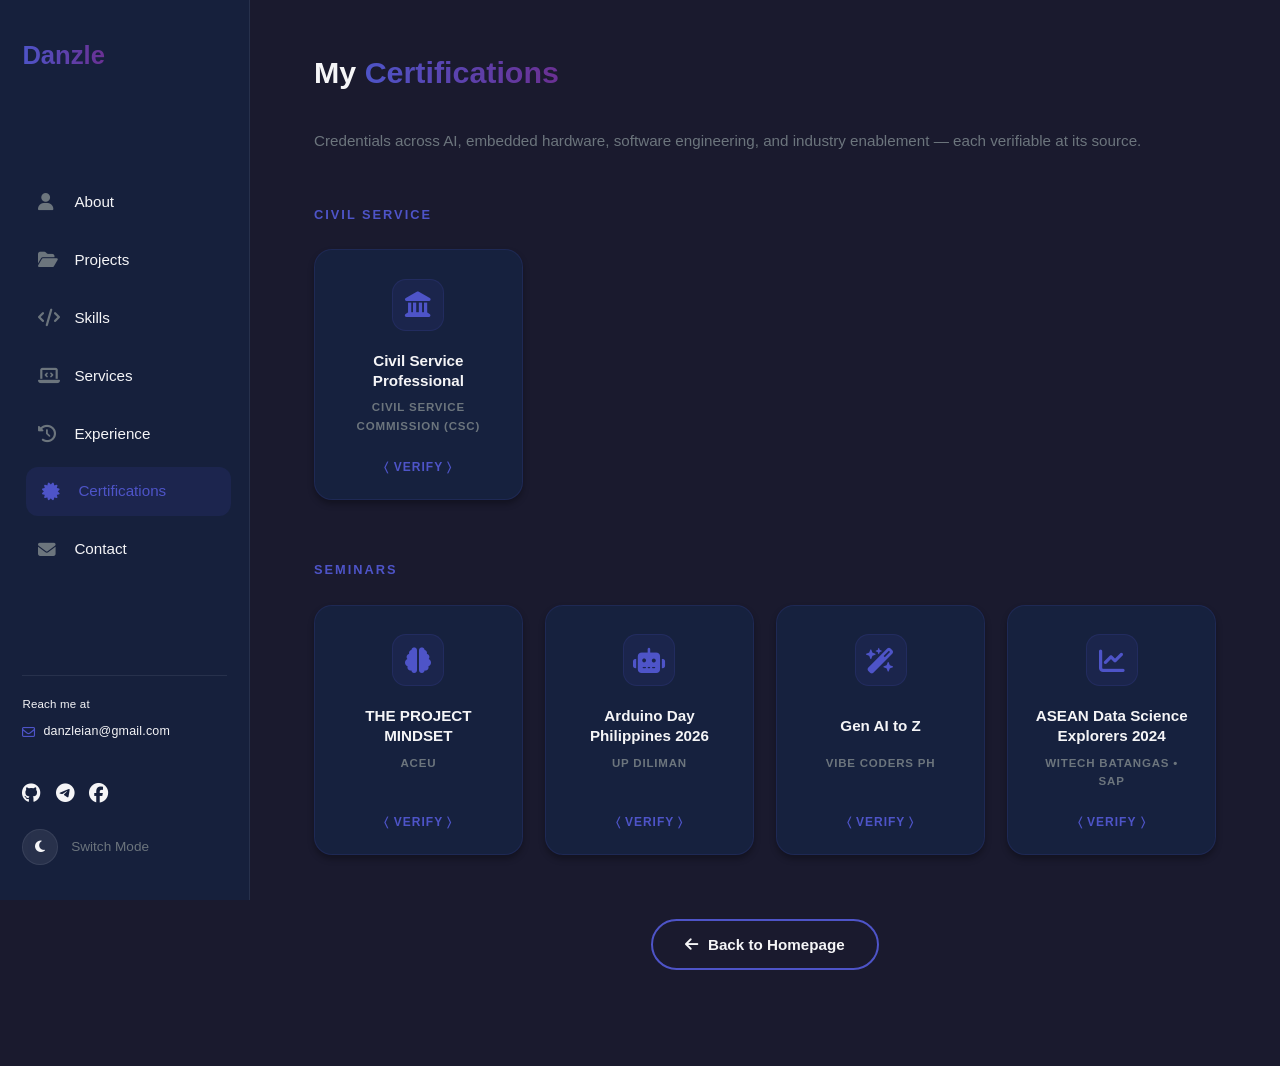
==== commit 0e50972a: "fixed contact through gmail" ====
--- a/certification.html
+++ b/certification.html
@@ -61,13 +61,13 @@
             </nav>
 
             <div class="sidebar-bottom">
+                <!-- Updated Sidebar Block -->
                 <div class="sidebar-contact-block">
                     <p class="contact-subtext">Reach me at</p>
-                    <button type="button" class="sidebar-email-btn" id="copy-email-btn" data-email="danzleian@gmail.com" title="Click to copy email">
+                    <a href="https://mail.google.com/mail/?view=cm&fs=1&to=danzleian@gmail.com&su=Inquiry%20via%20Portfolio" target="_blank" rel="noopener noreferrer" class="sidebar-email-btn" title="Open Gmail composer">
                         <i class="far fa-envelope"></i>
                         <span class="email-text">danzleian@gmail.com</span>
-                        <span class="copy-badge" id="copy-badge">Copied!</span>
-                    </button>
+                    </a>
                 </div>
 
                 <div class="sidebar-socials">
--- a/styles.css
+++ b/styles.css
@@ -211,30 +211,6 @@
     color: var(--text) !important;
 }
 
-/* Floating "Copied!" confirmation badge */
-.copy-badge {
-    position: absolute;
-    left: calc(100% + 8px);
-    top: 50%;
-    transform: translateY(-50%) scale(0.85);
-    background: var(--primary);
-    color: #ffffff;
-    font-size: 0.65rem;
-    font-weight: 600;
-    padding: 0.2rem 0.5rem;
-    border-radius: 6px;
-    opacity: 0;
-    pointer-events: none;
-    transition: all 0.2s ease;
-    white-space: nowrap;
-    box-shadow: 0 4px 10px rgba(78, 84, 200, 0.35);
-}
-
-.copy-badge.visible {
-    opacity: 1;
-    transform: translateY(-50%) scale(1);
-}
-
 .sidebar-socials {
     display: flex;
     gap: 0.9rem;
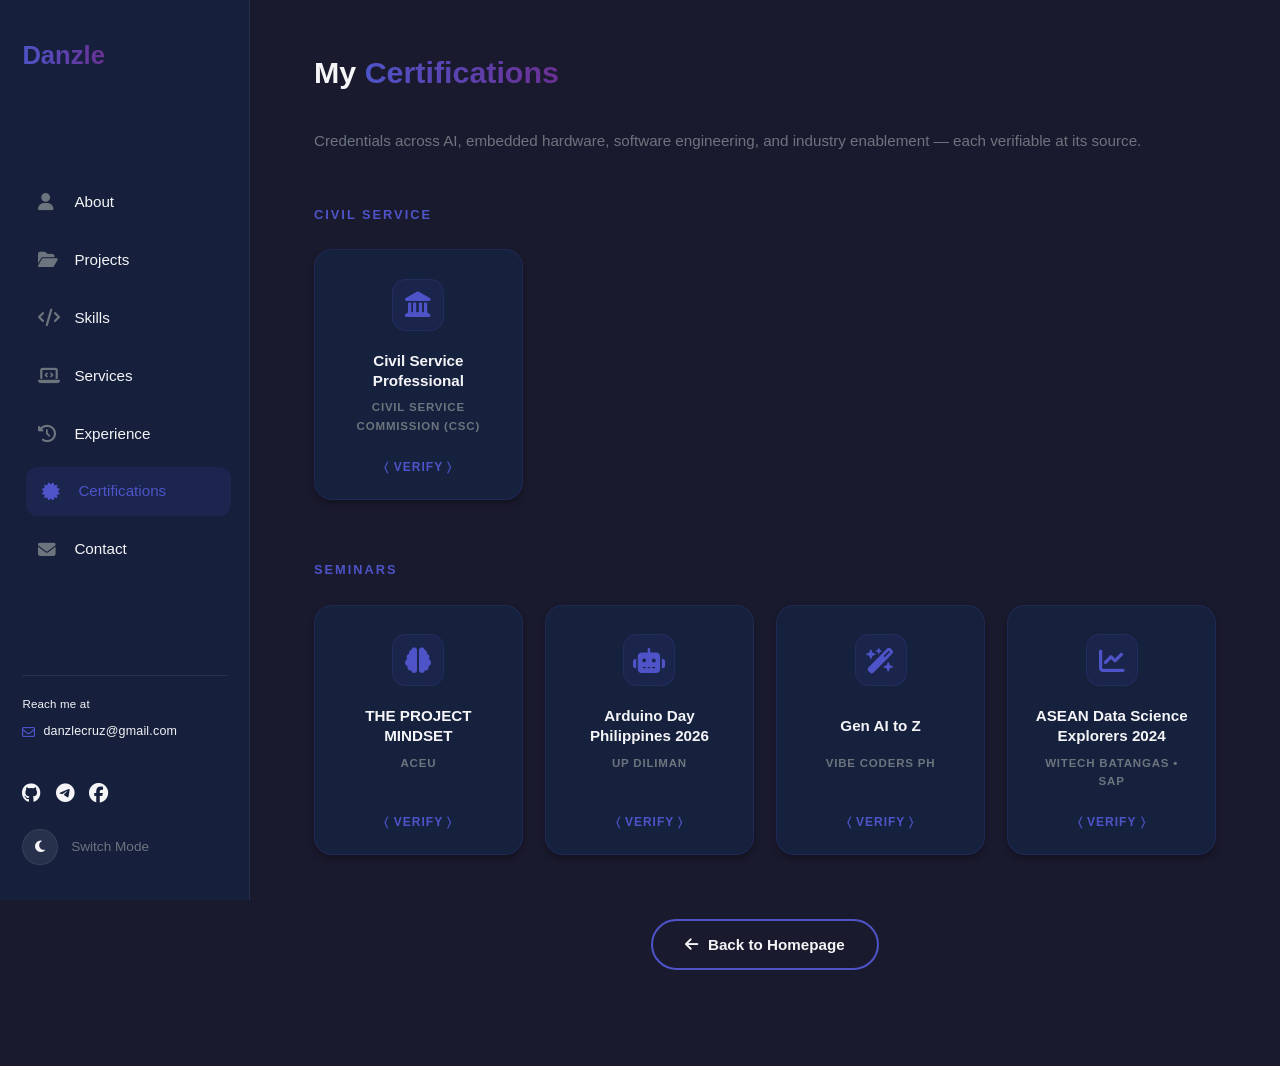
==== commit a1b8cae8: "fixed email in other pages" ====
--- a/certification.html
+++ b/certification.html
@@ -64,9 +64,9 @@
                 <!-- Updated Sidebar Block -->
                 <div class="sidebar-contact-block">
                     <p class="contact-subtext">Reach me at</p>
-                    <a href="https://mail.google.com/mail/?view=cm&fs=1&to=danzleian@gmail.com&su=Inquiry%20via%20Portfolio" target="_blank" rel="noopener noreferrer" class="sidebar-email-btn" title="Open Gmail composer">
+                    <a href="https://mail.google.com/mail/?view=cm&fs=1&to=danzlecruz@gmail.com&su=Inquiry%20via%20Portfolio" target="_blank" rel="noopener noreferrer" class="sidebar-email-btn" title="Open Gmail composer">
                         <i class="far fa-envelope"></i>
-                        <span class="email-text">danzleian@gmail.com</span>
+                        <span class="email-text">danzlecruz@gmail.com</span>
                     </a>
                 </div>
 
--- a/styles.css
+++ b/styles.css
@@ -1739,6 +1739,15 @@
     transform: translateY(-3px);
 }
 
+.contact-copy-btn.copied-active {
+    border-color: #10b981 !important;
+    color: #10b981 !important;
+}
+
+.contact-copy-btn.copied-active i {
+    color: #10b981 !important;
+}
+
 @media (max-width: 600px) {
     .contact-cta-card {
         padding: 2.5rem 1.5rem;
